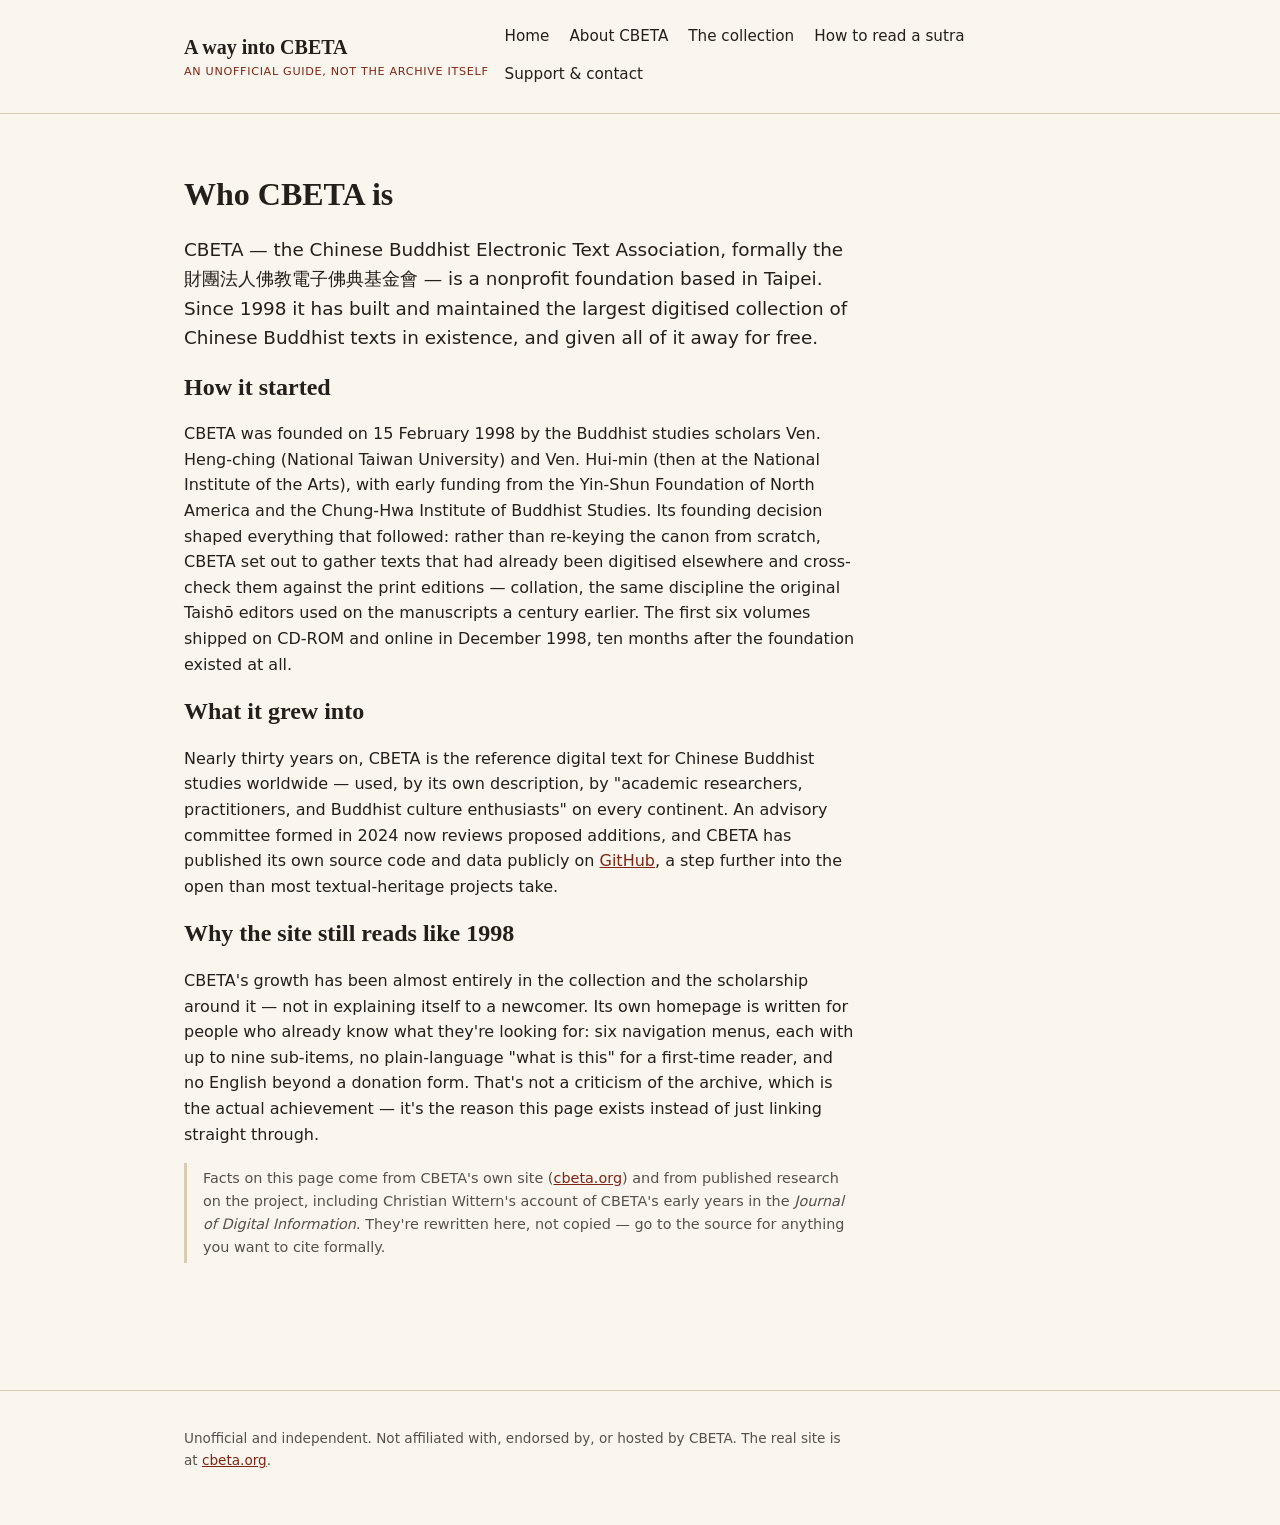
==== about.html @ 64e92640 "site: build CBETA redesign — five pages, manuscript-style shared theme Picks CBETA (Chinese Buddhist" ====
<!doctype html>
<html lang="en">
  <head>
    <meta charset="UTF-8" />
    <meta name="viewport" content="width=device-width, initial-scale=1.0" />
    <title>About CBETA — A way into CBETA</title>
    <meta
      name="description"
      content="Who CBETA is: a Taipei-based nonprofit foundation that has digitised the Chinese Buddhist canon since 1998."
    />
    <link rel="stylesheet" href="./styles.css" />
  </head>
  <body>
    <a class="skip-link" href="#main">Skip to content</a>
    <header class="site">
      <div class="site-header-inner">
        <a class="site-title" href="./"
          >A way into CBETA<small>an unofficial guide, not the archive itself</small></a
        >
        <button
          class="nav-toggle"
          type="button"
          aria-expanded="false"
          aria-controls="primary-nav"
        >
          Menu
        </button>
        <nav class="primary" id="primary-nav" aria-label="Primary">
          <a href="./">Home</a>
          <a href="./about.html">About CBETA</a>
          <a href="./collection.html">The collection</a>
          <a href="./read.html">How to read a sutra</a>
          <a href="./contact.html">Support &amp; contact</a>
        </nav>
      </div>
    </header>
    <main id="main">
      <h1>Who CBETA is</h1>
      <p class="lede">
        CBETA — the Chinese Buddhist Electronic Text Association, formally the 財團法人佛教電子佛典基金會
        — is a nonprofit foundation based in Taipei. Since 1998 it has built and maintained the
        largest digitised collection of Chinese Buddhist texts in existence, and given all of it
        away for free.
      </p>

      <h2>How it started</h2>
      <p>
        CBETA was founded on 15 February 1998 by the Buddhist studies scholars Ven. Heng-ching
        (National Taiwan University) and Ven. Hui-min (then at the National Institute of the
        Arts), with early funding from the Yin-Shun Foundation of North America and the
        Chung-Hwa Institute of Buddhist Studies. Its founding decision shaped everything that
        followed: rather than re-keying the canon from scratch, CBETA set out to gather texts
        that had already been digitised elsewhere and cross-check them against the print
        editions — collation, the same discipline the original Taishō editors used on the
        manuscripts a century earlier. The first six volumes shipped on CD-ROM and online in
        December 1998, ten months after the foundation existed at all.
      </p>

      <h2>What it grew into</h2>
      <p>
        Nearly thirty years on, CBETA is the reference digital text for Chinese Buddhist studies
        worldwide — used, by its own description, by "academic researchers, practitioners, and
        Buddhist culture enthusiasts" on every continent. An advisory committee formed in 2024
        now reviews proposed additions, and CBETA has published its own source code and data
        publicly on <a href="https://github.com/cbeta-org">GitHub</a>, a step further into the
        open than most textual-heritage projects take.
      </p>

      <h2>Why the site still reads like 1998</h2>
      <p>
        CBETA's growth has been almost entirely in the collection and the scholarship around it
        — not in explaining itself to a newcomer. Its own homepage is written for people who
        already know what they're looking for: six navigation menus, each with up to nine
        sub-items, no plain-language "what is this" for a first-time reader, and no English
        beyond a donation form. That's not a criticism of the archive, which is the actual
        achievement — it's the reason this page exists instead of just linking straight through.
      </p>

      <p class="disclaimer">
        Facts on this page come from CBETA's own site (<a href="https://www.cbeta.org/"
          >cbeta.org</a
        >) and from published research on the project, including Christian Wittern's account of
        CBETA's early years in the <em>Journal of Digital Information</em>. They're rewritten
        here, not copied — go to the source for anything you want to cite formally.
      </p>
    </main>
    <footer class="site">
      <div class="site-footer-inner">
        <p>
          Unofficial and independent. Not affiliated with, endorsed by, or hosted by CBETA. The
          real site is at <a href="https://www.cbeta.org/">cbeta.org</a>.
        </p>
      </div>
    </footer>
    <script type="module" src="./main.ts"></script>
  </body>
</html>
---- styles.css ----
:root {
  --ink: #241f1a;
  --paper: #faf6ee;
  --paper-dim: #f1ebdd;
  --rule: #d8cdb4;
  --seal: #a3311f;
  --seal-dim: #7c2517;
  --measure: 42rem;
}

* {
  box-sizing: border-box;
}

html {
  scroll-behavior: smooth;
}

@media (prefers-reduced-motion: reduce) {
  html {
    scroll-behavior: auto;
  }
}

body {
  margin: 0;
  background: var(--paper);
  color: var(--ink);
  font-family:
    system-ui,
    -apple-system,
    "Segoe UI",
    sans-serif;
  line-height: 1.6;
}

h1,
h2,
h3 {
  font-family: Georgia, "Iowan Old Style", "Palatino Linotype", serif;
  line-height: 1.2;
  text-wrap: balance;
}

a {
  color: var(--seal-dim);
}

a:hover {
  color: var(--seal);
}

a:focus-visible,
button:focus-visible {
  outline: 3px solid var(--seal);
  outline-offset: 2px;
}

.skip-link {
  position: absolute;
  left: 1rem;
  top: -3rem;
  background: var(--ink);
  color: var(--paper);
  padding: 0.5rem 1rem;
  border-radius: 0.25rem;
  transition: top 0.15s ease;
  z-index: 10;
}

.skip-link:focus {
  top: 1rem;
}

header.site {
  border-bottom: 1px solid var(--rule);
  background: var(--paper);
}

.site-header-inner {
  max-width: 60rem;
  margin: 0 auto;
  padding: 1.25rem 1.5rem;
  display: flex;
  align-items: center;
  justify-content: space-between;
  gap: 1rem;
}

.site-title {
  font-family: Georgia, "Iowan Old Style", "Palatino Linotype", serif;
  font-size: 1.25rem;
  font-weight: 700;
  color: var(--ink);
  text-decoration: none;
  white-space: nowrap;
}

.site-title small {
  display: block;
  font-family: system-ui, sans-serif;
  font-weight: 400;
  font-size: 0.7rem;
  letter-spacing: 0.06em;
  text-transform: uppercase;
  color: var(--seal-dim);
}

.nav-toggle {
  display: none;
  border: 1px solid var(--rule);
  background: var(--paper);
  border-radius: 0.25rem;
  padding: 0.4rem 0.7rem;
  font-size: 1rem;
  cursor: pointer;
}

nav.primary {
  display: flex;
  flex-wrap: wrap;
  gap: 0.25rem 1.25rem;
}

nav.primary a {
  text-decoration: none;
  color: var(--ink);
  font-size: 0.95rem;
  padding: 0.25rem 0;
  border-bottom: 2px solid transparent;
}

nav.primary a:hover,
nav.primary a[aria-current="page"] {
  color: var(--seal-dim);
  border-bottom-color: var(--seal);
}

@media (width <= 42rem) {
  .site-header-inner {
    flex-wrap: wrap;
  }

  .nav-toggle {
    display: block;
  }

  nav.primary {
    flex-basis: 100%;
    flex-direction: column;
    gap: 0.5rem;
    padding-top: 0.5rem;
    border-top: 1px solid var(--rule);
    display: none;
  }

  nav.primary.open {
    display: flex;
  }
}

main {
  max-width: 60rem;
  margin: 0 auto;
  padding: 2.5rem 1.5rem 4rem;
}

.lede {
  max-width: var(--measure);
  font-size: 1.15rem;
}

main > p,
main > ul,
main > ol,
.prose > p,
.prose > ul,
.prose > ol {
  max-width: var(--measure);
}

.disclaimer {
  max-width: var(--measure);
  font-size: 0.9rem;
  color: #55504a;
  border-left: 3px solid var(--rule);
  padding: 0.25rem 0 0.25rem 1rem;
}

.panel {
  background: var(--paper-dim);
  border: 1px solid var(--rule);
  border-radius: 0.5rem;
  padding: 1.25rem 1.5rem;
  margin: 1.75rem 0;
  max-width: var(--measure);
}

.panel h2,
.panel h3 {
  margin-top: 0;
}

.card-grid {
  display: grid;
  grid-template-columns: repeat(auto-fit, minmax(15rem, 1fr));
  gap: 1.25rem;
  margin: 1.75rem 0;
}

.card {
  border: 1px solid var(--rule);
  border-radius: 0.5rem;
  padding: 1.25rem;
  background: var(--paper-dim);
}

.card h3 {
  margin-top: 0;
  font-size: 1.05rem;
}

.card code {
  background: var(--paper);
  border: 1px solid var(--rule);
  border-radius: 0.25rem;
  padding: 0.1rem 0.35rem;
  font-size: 0.85em;
}

table.canon {
  border-collapse: collapse;
  width: 100%;
  max-width: 46rem;
  margin: 1.75rem 0;
  font-size: 0.95rem;
}

table.canon caption {
  text-align: left;
  font-style: italic;
  margin-bottom: 0.5rem;
  color: #55504a;
}

table.canon th,
table.canon td {
  border-bottom: 1px solid var(--rule);
  text-align: left;
  padding: 0.55rem 0.75rem;
  vertical-align: top;
}

table.canon th {
  font-family: Georgia, "Iowan Old Style", "Palatino Linotype", serif;
}

ol.steps {
  max-width: var(--measure);
  padding-left: 1.25rem;
}

ol.steps li {
  margin-bottom: 0.85rem;
}

ol.steps code {
  background: var(--paper-dim);
  border: 1px solid var(--rule);
  border-radius: 0.25rem;
  padding: 0.1rem 0.35rem;
  font-size: 0.85em;
}

dl.contact {
  max-width: var(--measure);
  display: grid;
  grid-template-columns: auto 1fr;
  gap: 0.35rem 1rem;
}

dl.contact dt {
  font-weight: 600;
  color: var(--seal-dim);
}

dl.contact dd {
  margin: 0;
}

.button-link {
  display: inline-block;
  background: var(--seal);
  color: var(--paper);
  text-decoration: none;
  padding: 0.6rem 1.1rem;
  border-radius: 0.3rem;
  font-weight: 600;
  margin: 0.25rem 0.5rem 0.25rem 0;
}

.button-link:hover {
  background: var(--seal-dim);
  color: var(--paper);
}

.button-link.secondary {
  background: transparent;
  color: var(--seal-dim);
  border: 1px solid var(--seal-dim);
}

.button-link.secondary:hover {
  background: var(--paper-dim);
  color: var(--seal);
}

footer.site {
  border-top: 1px solid var(--rule);
  margin-top: 3rem;
}

.site-footer-inner {
  max-width: 60rem;
  margin: 0 auto;
  padding: 1.5rem 1.5rem 2.5rem;
  font-size: 0.85rem;
  color: #55504a;
}

.site-footer-inner p {
  max-width: var(--measure);
}

@media (forced-colors: active) {
  .button-link {
    border: 2px solid ButtonText;
  }
}
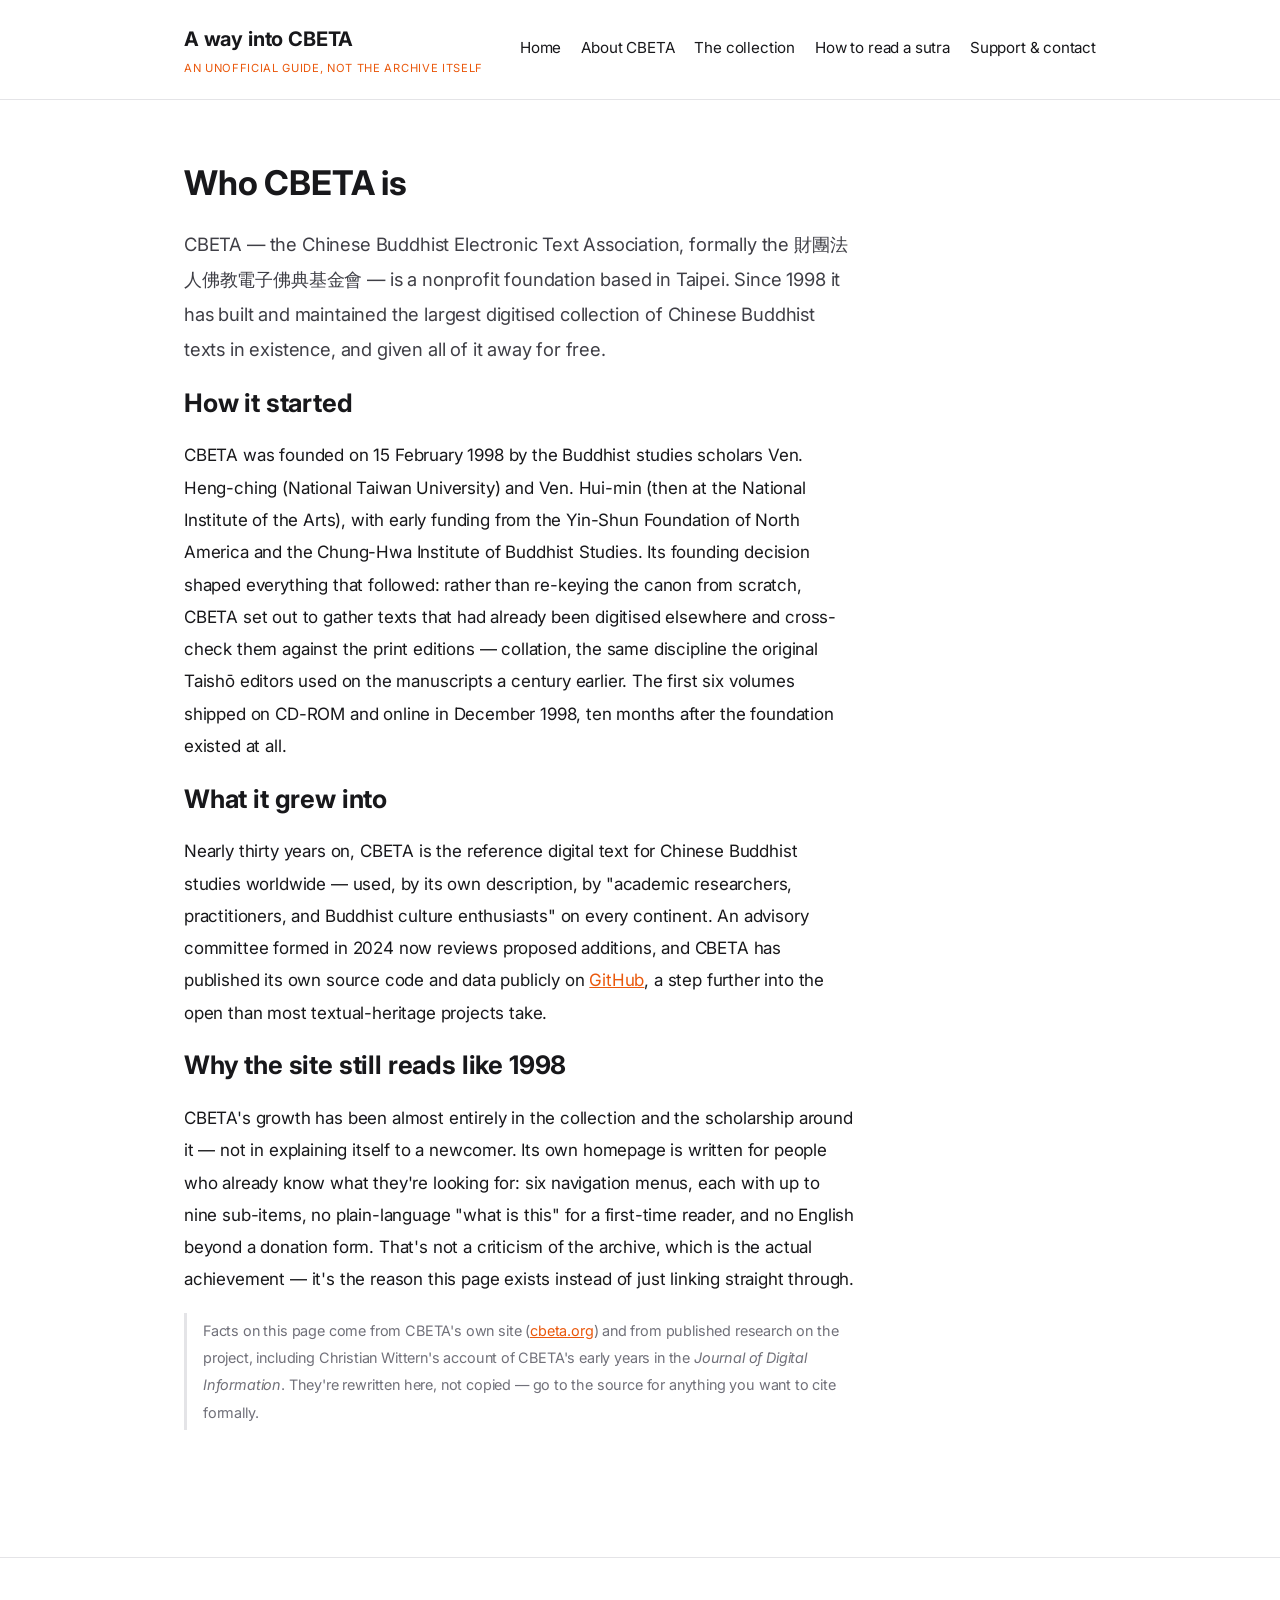
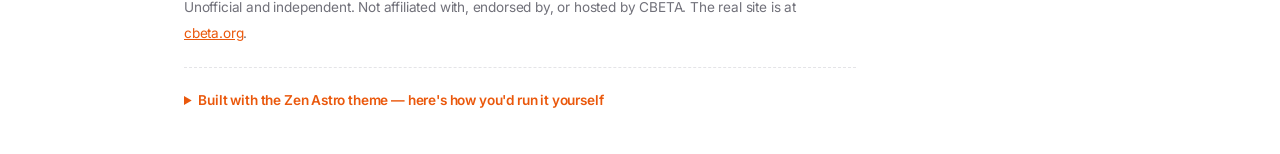
==== commit a3b89e47: "riff: reskin in Astro's Zen theme, expose its install steps in the footer Adopts Zen's actual design" ====
--- a/about.html
+++ b/about.html
@@ -90,6 +90,14 @@
           Unofficial and independent. Not affiliated with, endorsed by, or hosted by CBETA. The
           real site is at <a href="https://www.cbeta.org/">cbeta.org</a>.
         </p>
+        <details class="built-with">
+          <summary>Built with the Zen Astro theme — here's how you'd run it yourself</summary>
+          <pre><code># from astro.build/themes/details/zen/
+git clone https://github.com/Secd0g/zen
+cd zen
+npm install
+npm run dev</code></pre>
+        </details>
       </div>
     </footer>
     <script type="module" src="./main.ts"></script>
--- a/styles.css
+++ b/styles.css
@@ -1,11 +1,35 @@
+@import url("https://fonts.googleapis.com/css2?family=Inter:wght@400;500;600;700&display=swap");
+
 :root {
-  --ink: #241f1a;
-  --paper: #faf6ee;
-  --paper-dim: #f1ebdd;
-  --rule: #d8cdb4;
-  --seal: #a3311f;
-  --seal-dim: #7c2517;
+  --accent: #f97316;
+  --accent-hover: #ea580c;
+  --accent-light: #fdba74;
+  --ink: #18181b;
+  --text-secondary: #3f3f46;
+  --text-muted: #71717a;
+  --paper: #fff;
+  --paper-dim: #fafafa;
+  --paper-tertiary: #f5f5f5;
+  --rule: #e4e4e7;
+  --seal: var(--accent);
+  --seal-dim: var(--accent-hover);
   --measure: 42rem;
+}
+
+@media (prefers-color-scheme: dark) {
+  :root {
+    --accent: #fb923c;
+    --accent-hover: #fdba74;
+    --ink: #fafafa;
+    --text-secondary: #d4d4d8;
+    --text-muted: #a1a1aa;
+    --paper: #18181b;
+    --paper-dim: #202023;
+    --paper-tertiary: #27272a;
+    --rule: #3f3f46;
+    --seal: var(--accent);
+    --seal-dim: var(--accent-hover);
+  }
 }
 
 * {
@@ -27,17 +51,21 @@
   background: var(--paper);
   color: var(--ink);
   font-family:
+    Inter,
     system-ui,
     -apple-system,
     "Segoe UI",
     sans-serif;
-  line-height: 1.6;
+  font-size: 17px;
+  line-height: 1.9;
+  letter-spacing: -0.01em;
 }
 
 h1,
 h2,
 h3 {
-  font-family: Georgia, "Iowan Old Style", "Palatino Linotype", serif;
+  font-family: Inter, system-ui, sans-serif;
+  font-weight: 700;
   line-height: 1.2;
   text-wrap: balance;
 }
@@ -88,7 +116,7 @@
 }
 
 .site-title {
-  font-family: Georgia, "Iowan Old Style", "Palatino Linotype", serif;
+  font-family: Inter, system-ui, sans-serif;
   font-size: 1.25rem;
   font-weight: 700;
   color: var(--ink);
@@ -98,7 +126,7 @@
 
 .site-title small {
   display: block;
-  font-family: system-ui, sans-serif;
+  font-family: Inter, system-ui, sans-serif;
   font-weight: 400;
   font-size: 0.7rem;
   letter-spacing: 0.06em;
@@ -110,6 +138,7 @@
   display: none;
   border: 1px solid var(--rule);
   background: var(--paper);
+  color: var(--ink);
   border-radius: 0.25rem;
   padding: 0.4rem 0.7rem;
   font-size: 1rem;
@@ -168,6 +197,7 @@
 .lede {
   max-width: var(--measure);
   font-size: 1.15rem;
+  color: var(--text-secondary);
 }
 
 main > p,
@@ -182,7 +212,7 @@
 .disclaimer {
   max-width: var(--measure);
   font-size: 0.9rem;
-  color: #55504a;
+  color: var(--text-muted);
   border-left: 3px solid var(--rule);
   padding: 0.25rem 0 0.25rem 1rem;
 }
@@ -190,7 +220,7 @@
 .panel {
   background: var(--paper-dim);
   border: 1px solid var(--rule);
-  border-radius: 0.5rem;
+  border-radius: 0.75rem;
   padding: 1.25rem 1.5rem;
   margin: 1.75rem 0;
   max-width: var(--measure);
@@ -210,18 +240,27 @@
 
 .card {
   border: 1px solid var(--rule);
-  border-radius: 0.5rem;
+  border-radius: 0.75rem;
   padding: 1.25rem;
   background: var(--paper-dim);
-}
-
+  transition:
+    border-color 0.15s ease,
+    transform 0.15s ease;
+}
+
+.card:hover {
+  border-color: var(--seal);
+  transform: translateY(-2px);
+}
+
+.card h2,
 .card h3 {
   margin-top: 0;
   font-size: 1.05rem;
 }
 
 .card code {
-  background: var(--paper);
+  background: var(--paper-tertiary);
   border: 1px solid var(--rule);
   border-radius: 0.25rem;
   padding: 0.1rem 0.35rem;
@@ -240,7 +279,7 @@
   text-align: left;
   font-style: italic;
   margin-bottom: 0.5rem;
-  color: #55504a;
+  color: var(--text-muted);
 }
 
 table.canon th,
@@ -252,7 +291,15 @@
 }
 
 table.canon th {
-  font-family: Georgia, "Iowan Old Style", "Palatino Linotype", serif;
+  font-family: Inter, system-ui, sans-serif;
+}
+
+table.canon tbody tr {
+  transition: background-color 0.15s ease;
+}
+
+table.canon tbody tr:hover {
+  background: var(--paper-dim);
 }
 
 ol.steps {
@@ -291,17 +338,17 @@
 .button-link {
   display: inline-block;
   background: var(--seal);
-  color: var(--paper);
+  color: #fff;
   text-decoration: none;
   padding: 0.6rem 1.1rem;
-  border-radius: 0.3rem;
+  border-radius: 0.4rem;
   font-weight: 600;
   margin: 0.25rem 0.5rem 0.25rem 0;
 }
 
 .button-link:hover {
   background: var(--seal-dim);
-  color: var(--paper);
+  color: #fff;
 }
 
 .button-link.secondary {
@@ -325,11 +372,35 @@
   margin: 0 auto;
   padding: 1.5rem 1.5rem 2.5rem;
   font-size: 0.85rem;
-  color: #55504a;
+  color: var(--text-muted);
 }
 
 .site-footer-inner p {
   max-width: var(--measure);
+}
+
+.built-with {
+  margin-top: 1.25rem;
+  padding-top: 1.25rem;
+  border-top: 1px dashed var(--rule);
+  max-width: var(--measure);
+}
+
+.built-with summary {
+  cursor: pointer;
+  color: var(--seal-dim);
+  font-weight: 600;
+}
+
+.built-with pre {
+  background: var(--ink);
+  color: var(--paper);
+  border-radius: 0.5rem;
+  padding: 1rem 1.25rem;
+  overflow-x: auto;
+  font-size: 0.8rem;
+  line-height: 1.6;
+  margin: 0.75rem 0 0;
 }
 
 @media (forced-colors: active) {
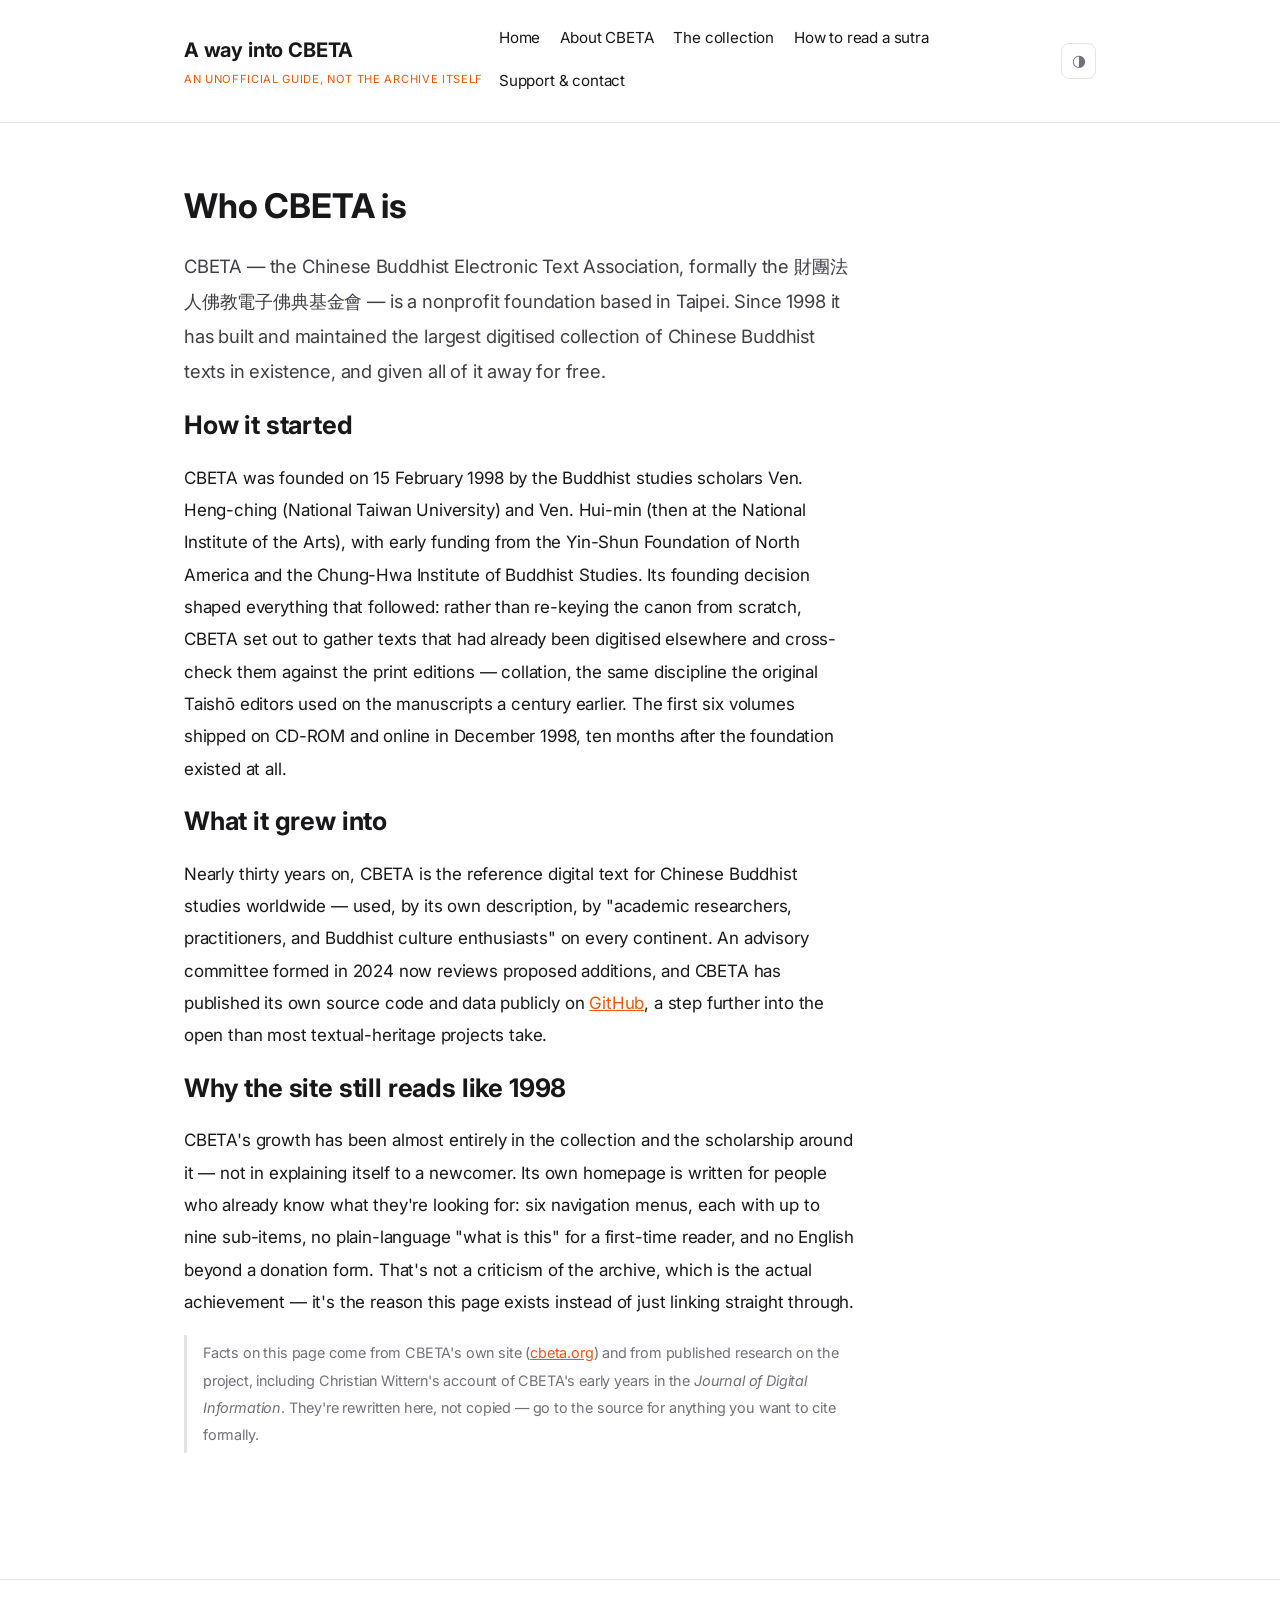
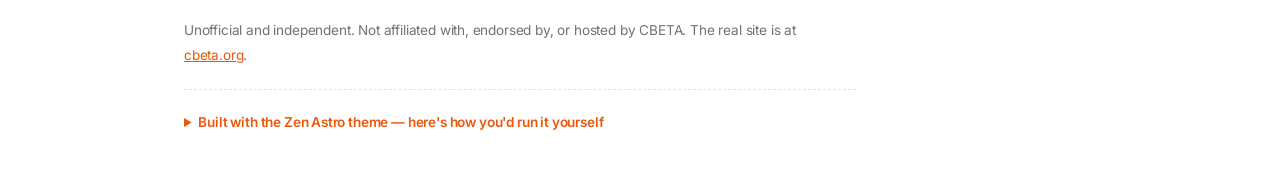
==== commit e93595c8: "riff: sticky blurred header + Zen-style light/dark/auto toggle Mirrors Zen's own header.astro behavi" ====
--- a/about.html
+++ b/about.html
@@ -32,6 +32,9 @@
           <a href="./read.html">How to read a sutra</a>
           <a href="./contact.html">Support &amp; contact</a>
         </nav>
+        <button class="theme-toggle" type="button" aria-label="Toggle light and dark theme">
+          <span aria-hidden="true">◑</span>
+        </button>
       </div>
     </header>
     <main id="main">
--- a/styles.css
+++ b/styles.css
@@ -32,6 +32,35 @@
   }
 }
 
+:root[data-theme="dark"] {
+  --accent: #fb923c;
+  --accent-hover: #fdba74;
+  --ink: #fafafa;
+  --text-secondary: #d4d4d8;
+  --text-muted: #a1a1aa;
+  --paper: #18181b;
+  --paper-dim: #202023;
+  --paper-tertiary: #27272a;
+  --rule: #3f3f46;
+  --seal: var(--accent);
+  --seal-dim: var(--accent-hover);
+}
+
+:root[data-theme="light"] {
+  --accent: #f97316;
+  --accent-hover: #ea580c;
+  --accent-light: #fdba74;
+  --ink: #18181b;
+  --text-secondary: #3f3f46;
+  --text-muted: #71717a;
+  --paper: #fff;
+  --paper-dim: #fafafa;
+  --paper-tertiary: #f5f5f5;
+  --rule: #e4e4e7;
+  --seal: var(--accent);
+  --seal-dim: var(--accent-hover);
+}
+
 * {
   box-sizing: border-box;
 }
@@ -101,8 +130,12 @@
 }
 
 header.site {
+  position: sticky;
+  top: 0;
+  z-index: 100;
   border-bottom: 1px solid var(--rule);
-  background: var(--paper);
+  background: color-mix(in srgb, var(--paper) 92%, transparent);
+  backdrop-filter: blur(8px);
 }
 
 .site-header-inner {
@@ -113,6 +146,27 @@
   align-items: center;
   justify-content: space-between;
   gap: 1rem;
+}
+
+.theme-toggle {
+  display: flex;
+  align-items: center;
+  justify-content: center;
+  width: 2.25rem;
+  height: 2.25rem;
+  border: 1px solid var(--rule);
+  background: var(--paper);
+  color: var(--text-muted);
+  border-radius: 0.5rem;
+  cursor: pointer;
+  font-size: 1rem;
+  line-height: 1;
+  margin-left: 0.5rem;
+}
+
+.theme-toggle:hover {
+  color: var(--seal);
+  border-color: var(--seal);
 }
 
 .site-title {
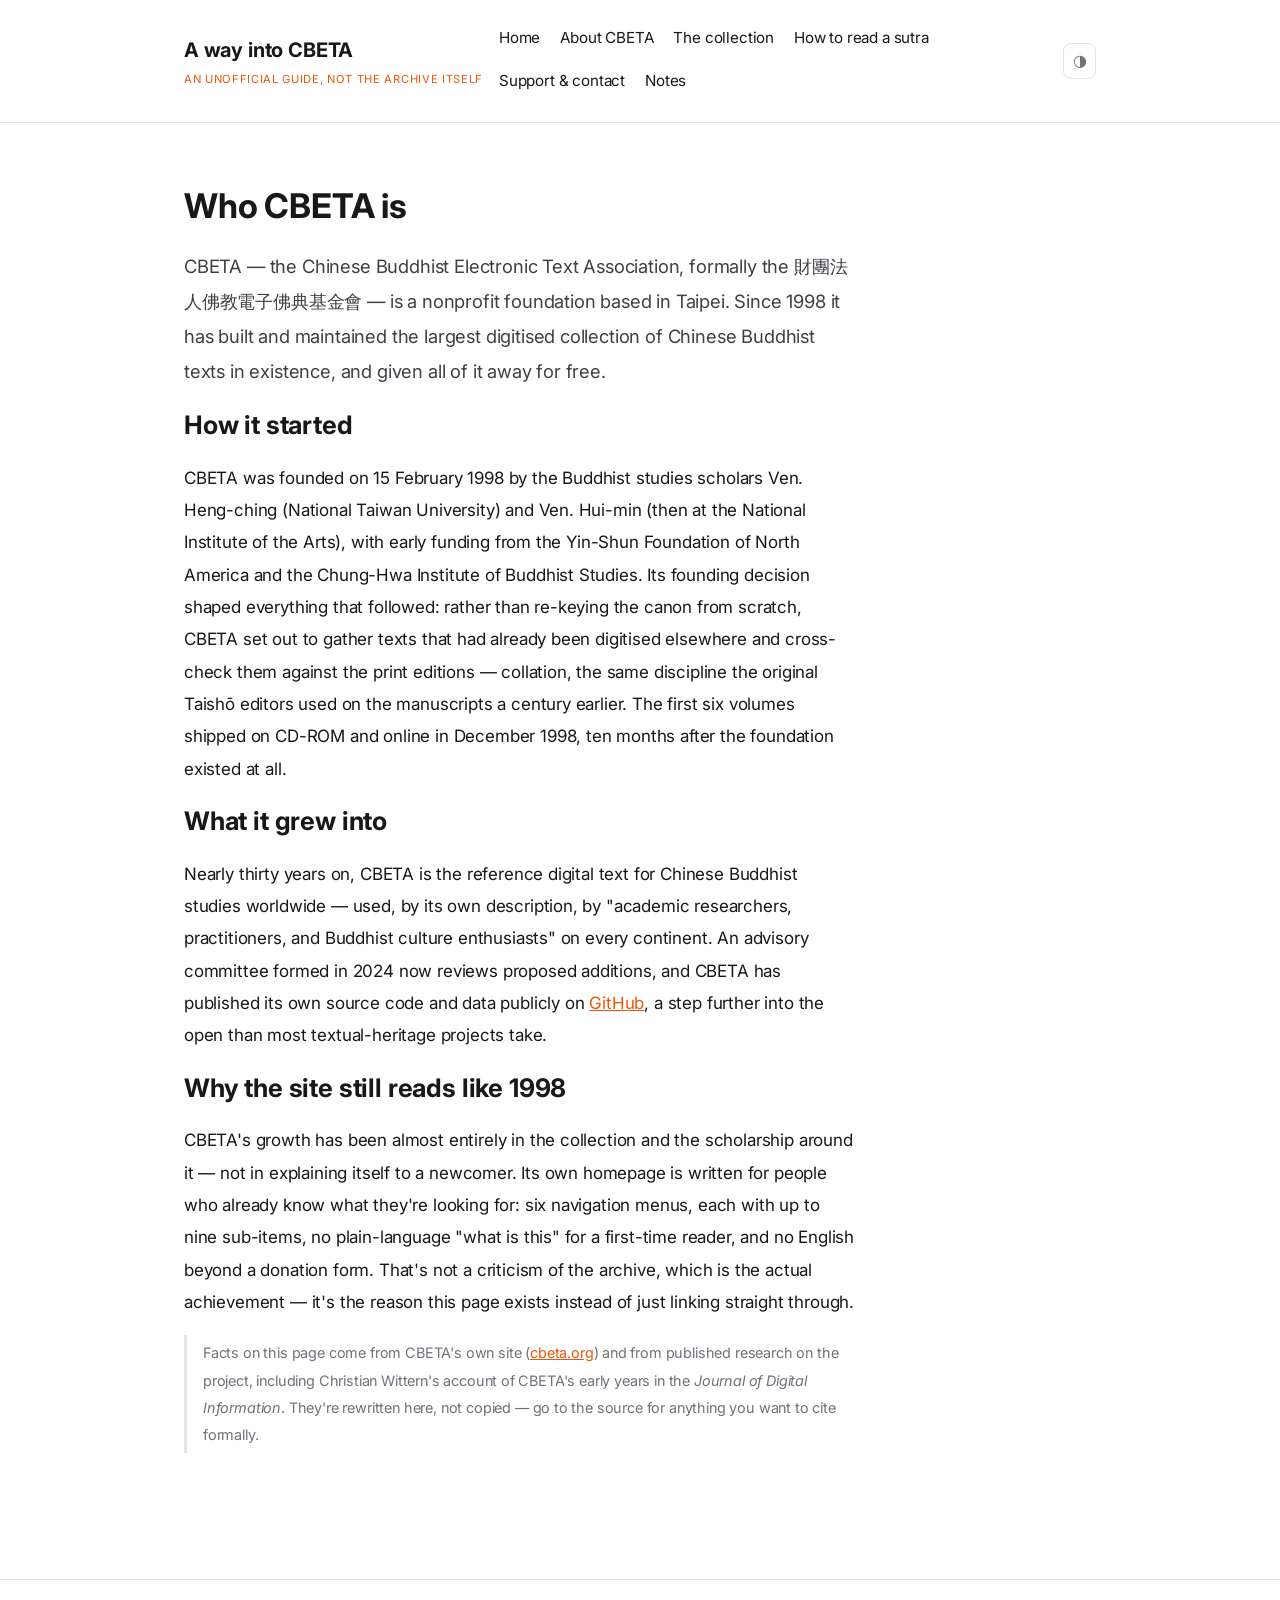
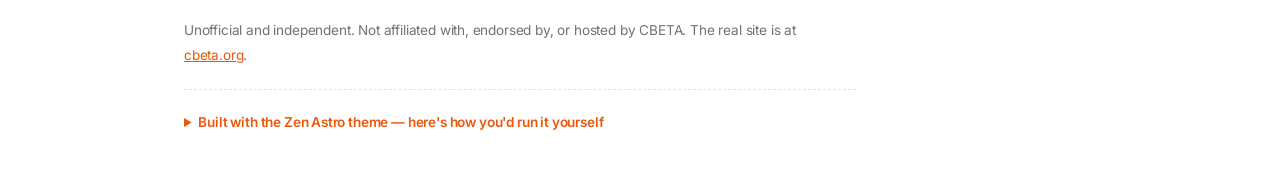
==== commit 272afe32: "riff: add a Notes page exposing Zen's own placeholder blog posts Zen is a blog theme; a blog theme s" ====
--- a/about.html
+++ b/about.html
@@ -31,6 +31,7 @@
           <a href="./collection.html">The collection</a>
           <a href="./read.html">How to read a sutra</a>
           <a href="./contact.html">Support &amp; contact</a>
+          <a href="./blog.html">Notes</a>
         </nav>
         <button class="theme-toggle" type="button" aria-label="Toggle light and dark theme">
           <span aria-hidden="true">◑</span>
@@ -103,6 +104,7 @@
         </details>
       </div>
     </footer>
+    <button id="back-to-top" title="Back to top" aria-label="Back to top">&uarr;</button>
     <script type="module" src="./main.ts"></script>
   </body>
 </html>
--- a/styles.css
+++ b/styles.css
@@ -199,6 +199,48 @@
   cursor: pointer;
 }
 
+.toc-sidebar {
+  display: none;
+  position: fixed;
+  top: 6.5rem;
+  right: 1.5rem;
+  width: 14rem;
+  max-height: calc(100vh - 9rem);
+  overflow-y: auto;
+  font-size: 0.82rem;
+  padding: 0.75rem 0 0.75rem 1rem;
+  border-left: 1px solid var(--rule);
+}
+
+.toc-sidebar .toc-title {
+  margin: 0 0 0.5rem;
+  font-weight: 600;
+  text-transform: uppercase;
+  letter-spacing: 0.06em;
+  font-size: 0.7rem;
+  color: var(--text-muted);
+}
+
+.toc-sidebar .toc-link {
+  display: block;
+  padding: 0.3rem 0;
+  color: var(--text-muted);
+  text-decoration: none;
+  border-left: 2px solid transparent;
+  padding-left: 0.6rem;
+  margin-left: -0.75rem;
+}
+
+.toc-sidebar .toc-link:hover {
+  color: var(--seal);
+}
+
+@media (width >= 80rem) {
+  .toc-sidebar {
+    display: block;
+  }
+}
+
 nav.primary {
   display: flex;
   flex-wrap: wrap;
@@ -457,6 +499,44 @@
   margin: 0.75rem 0 0;
 }
 
+#back-to-top {
+  position: fixed;
+  right: 1.5rem;
+  bottom: 1.5rem;
+  z-index: 90;
+  display: flex;
+  align-items: center;
+  justify-content: center;
+  width: 2.75rem;
+  height: 2.75rem;
+  border-radius: 999px;
+  border: 1px solid var(--rule);
+  background: var(--paper);
+  color: var(--text-muted);
+  font-size: 1.1rem;
+  cursor: pointer;
+  visibility: hidden;
+  opacity: 0;
+  transform: translateY(0.5rem);
+  transition:
+    opacity 0.2s ease,
+    transform 0.2s ease,
+    background-color 0.2s ease,
+    color 0.2s ease;
+}
+
+#back-to-top.show {
+  visibility: visible;
+  opacity: 1;
+  transform: translateY(0);
+}
+
+#back-to-top:hover {
+  background: var(--seal);
+  color: #fff;
+  border-color: var(--seal);
+}
+
 @media (forced-colors: active) {
   .button-link {
     border: 2px solid ButtonText;
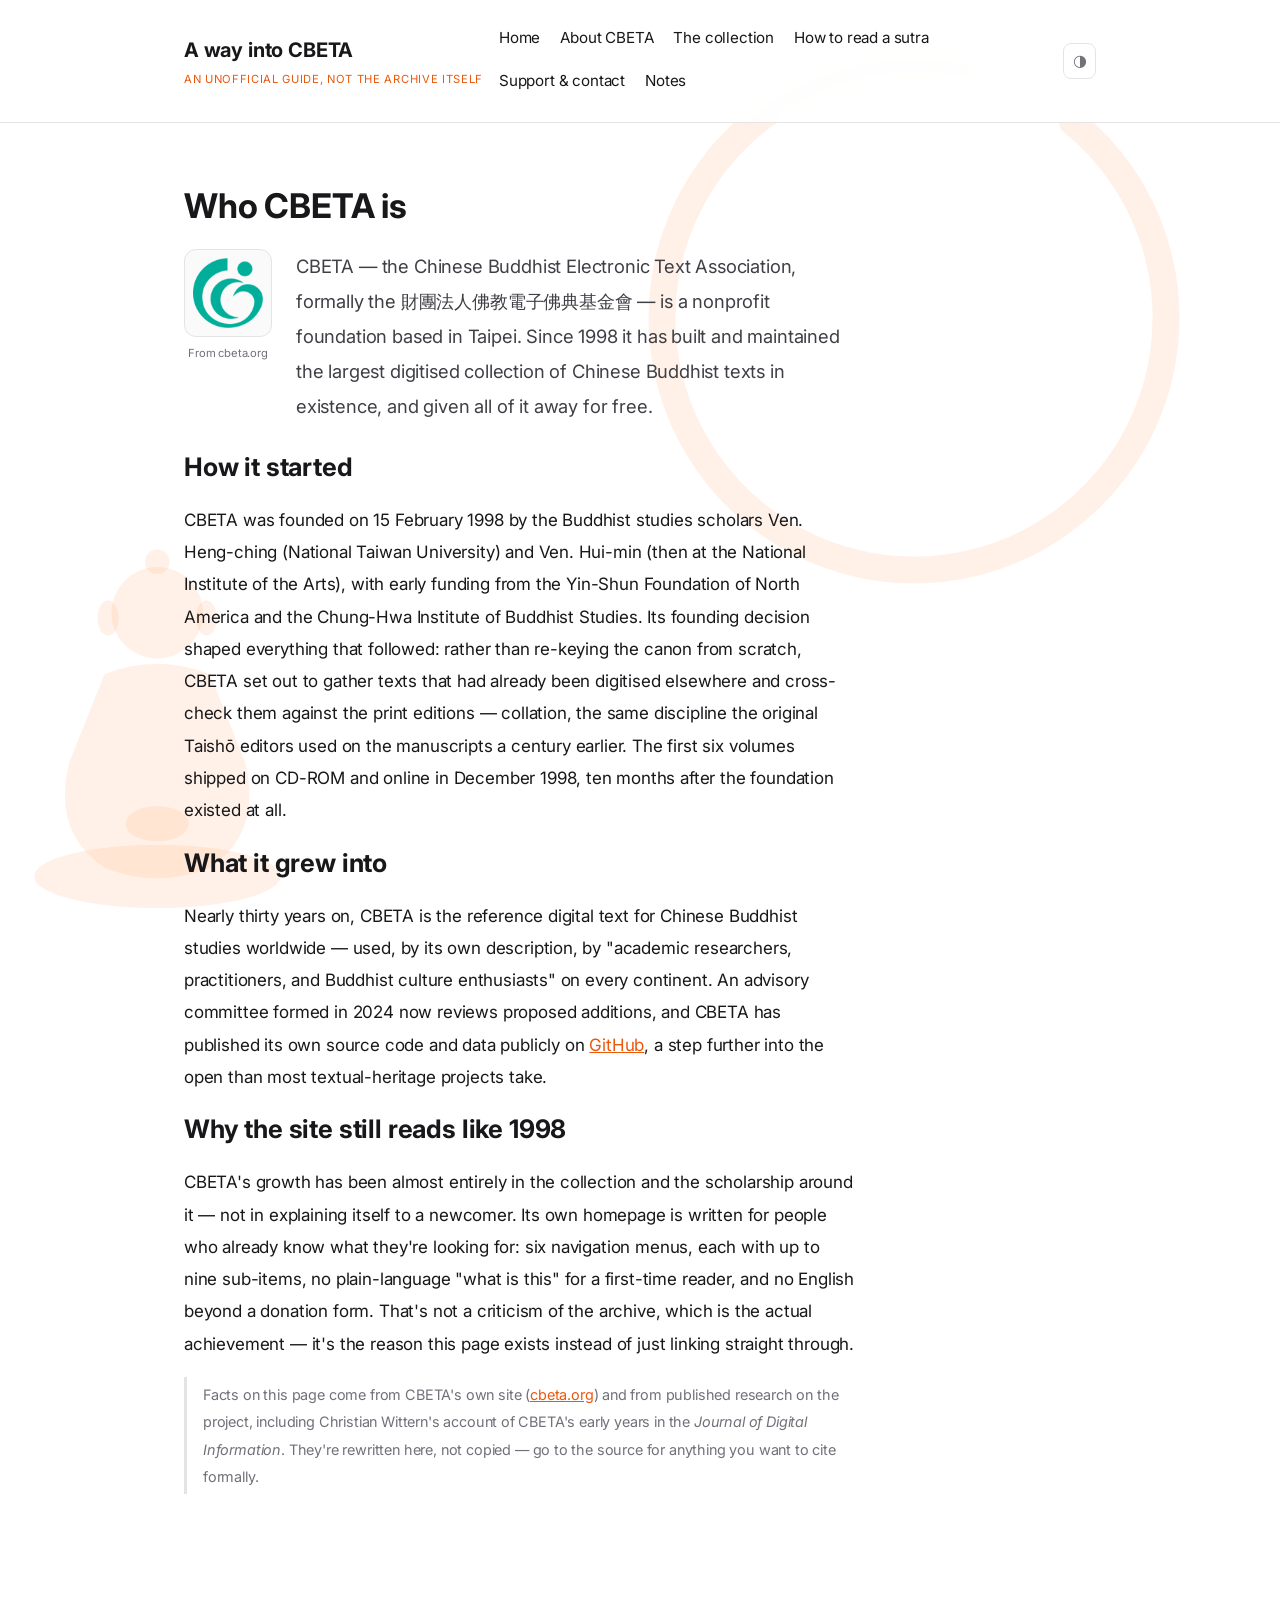
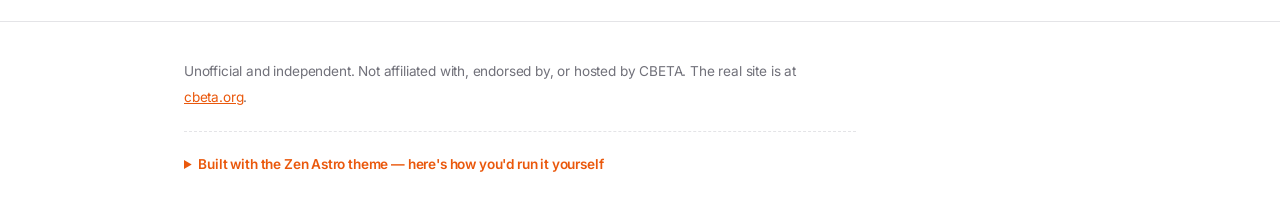
==== commit 78fa8f84: "riff: icon buttons, real CBETA images beside the long paragraphs Adds small inline SVG icons (stack," ====
--- a/about.html
+++ b/about.html
@@ -40,12 +40,24 @@
     </header>
     <main id="main">
       <h1>Who CBETA is</h1>
-      <p class="lede">
-        CBETA — the Chinese Buddhist Electronic Text Association, formally the 財團法人佛教電子佛典基金會
-        — is a nonprofit foundation based in Taipei. Since 1998 it has built and maintained the
-        largest digitised collection of Chinese Buddhist texts in existence, and given all of it
-        away for free.
-      </p>
+      <div class="with-figure">
+        <figure>
+          <img
+            src="./cbeta-logo.png"
+            alt="CBETA's official logo"
+            width="100"
+            height="100"
+            loading="lazy"
+          />
+          <figcaption>From cbeta.org</figcaption>
+        </figure>
+        <p class="lede">
+          CBETA — the Chinese Buddhist Electronic Text Association, formally the
+          財團法人佛教電子佛典基金會 — is a nonprofit foundation based in Taipei. Since 1998 it has
+          built and maintained the largest digitised collection of Chinese Buddhist texts in
+          existence, and given all of it away for free.
+        </p>
+      </div>
 
       <h2>How it started</h2>
       <p>
--- a/styles.css
+++ b/styles.css
@@ -77,7 +77,18 @@
 
 body {
   margin: 0;
-  background: var(--paper);
+  background-color: var(--paper);
+  background-image:
+    url("data:image/svg+xml,%3Csvg xmlns='http://www.w3.org/2000/svg' viewBox='0 0 400 400'%3E%3Ccircle cx='200' cy='200' r='150' fill='none' stroke='%23f97316' stroke-opacity='0.1' stroke-width='16' stroke-linecap='round' stroke-dasharray='830 70' transform='rotate(-35 200 200)'/%3E%3C/svg%3E"),
+    url("./buddha-silhouette.svg");
+  background-repeat: no-repeat, no-repeat;
+  background-position:
+    95% -8%,
+    -2% 108%;
+  background-size:
+    min(60vw, 42rem),
+    min(40vw, 22rem);
+  background-attachment: fixed, fixed;
   color: var(--ink);
   font-family:
     Inter,
@@ -305,6 +316,49 @@
   max-width: var(--measure);
 }
 
+.with-figure {
+  display: flex;
+  gap: 1.5rem;
+  align-items: flex-start;
+  max-width: var(--measure);
+  margin: 1rem 0 1.75rem;
+}
+
+.with-figure figure {
+  flex-shrink: 0;
+  margin: 0;
+  text-align: center;
+}
+
+.with-figure img {
+  display: block;
+  width: 5.5rem;
+  height: 5.5rem;
+  object-fit: contain;
+  border: 1px solid var(--rule);
+  border-radius: 0.75rem;
+  padding: 0.5rem;
+  background: var(--paper-dim);
+}
+
+.with-figure figcaption {
+  margin-top: 0.4rem;
+  font-size: 0.7rem;
+  color: var(--text-muted);
+}
+
+.with-figure p {
+  margin: 0;
+}
+
+@media (width <= 40rem) {
+  .with-figure {
+    flex-direction: column;
+    align-items: center;
+    text-align: center;
+  }
+}
+
 .disclaimer {
   max-width: var(--measure);
   font-size: 0.9rem;
@@ -325,6 +379,30 @@
 .panel h2,
 .panel h3 {
   margin-top: 0;
+}
+
+.spotlight {
+  display: grid;
+  grid-template-columns: 1.1fr 1fr;
+  gap: 2rem;
+  align-items: center;
+  background: var(--paper-dim);
+  border: 1px solid var(--seal);
+  border-radius: 1rem;
+  padding: 2rem;
+  margin: 1.75rem 0 2.5rem;
+  max-width: 60rem;
+}
+
+.spotlight-main h3 {
+  margin-top: 0;
+  font-size: 1.4rem;
+}
+
+@media (width <= 55rem) {
+  .spotlight {
+    grid-template-columns: 1fr;
+  }
 }
 
 .card-grid {
@@ -332,6 +410,10 @@
   grid-template-columns: repeat(auto-fit, minmax(15rem, 1fr));
   gap: 1.25rem;
   margin: 1.75rem 0;
+}
+
+.card-grid.secondary {
+  max-width: 60rem;
 }
 
 .card {
@@ -363,6 +445,15 @@
   font-size: 0.85em;
 }
 
+.card-grid.secondary .card {
+  padding: 1rem 1.25rem;
+  background: transparent;
+}
+
+.card-grid.secondary h3 {
+  font-size: 0.95rem;
+}
+
 table.canon {
   border-collapse: collapse;
   width: 100%;
@@ -398,6 +489,24 @@
   background: var(--paper-dim);
 }
 
+.spotlight table.canon.compact {
+  margin: 0;
+  max-width: none;
+  background: var(--paper);
+  border: 1px solid var(--rule);
+  border-radius: 0.75rem;
+  overflow: hidden;
+}
+
+.spotlight table.canon.compact caption {
+  padding: 0.75rem 1rem 0;
+}
+
+.spotlight table.canon.compact th,
+.spotlight table.canon.compact td {
+  padding: 0.5rem 1rem;
+}
+
 ol.steps {
   max-width: var(--measure);
   padding-left: 1.25rem;
@@ -432,7 +541,9 @@
 }
 
 .button-link {
-  display: inline-block;
+  display: inline-flex;
+  align-items: center;
+  gap: 0.45rem;
   background: var(--seal);
   color: #fff;
   text-decoration: none;
@@ -440,6 +551,10 @@
   border-radius: 0.4rem;
   font-weight: 600;
   margin: 0.25rem 0.5rem 0.25rem 0;
+}
+
+.button-link svg {
+  flex-shrink: 0;
 }
 
 .button-link:hover {
